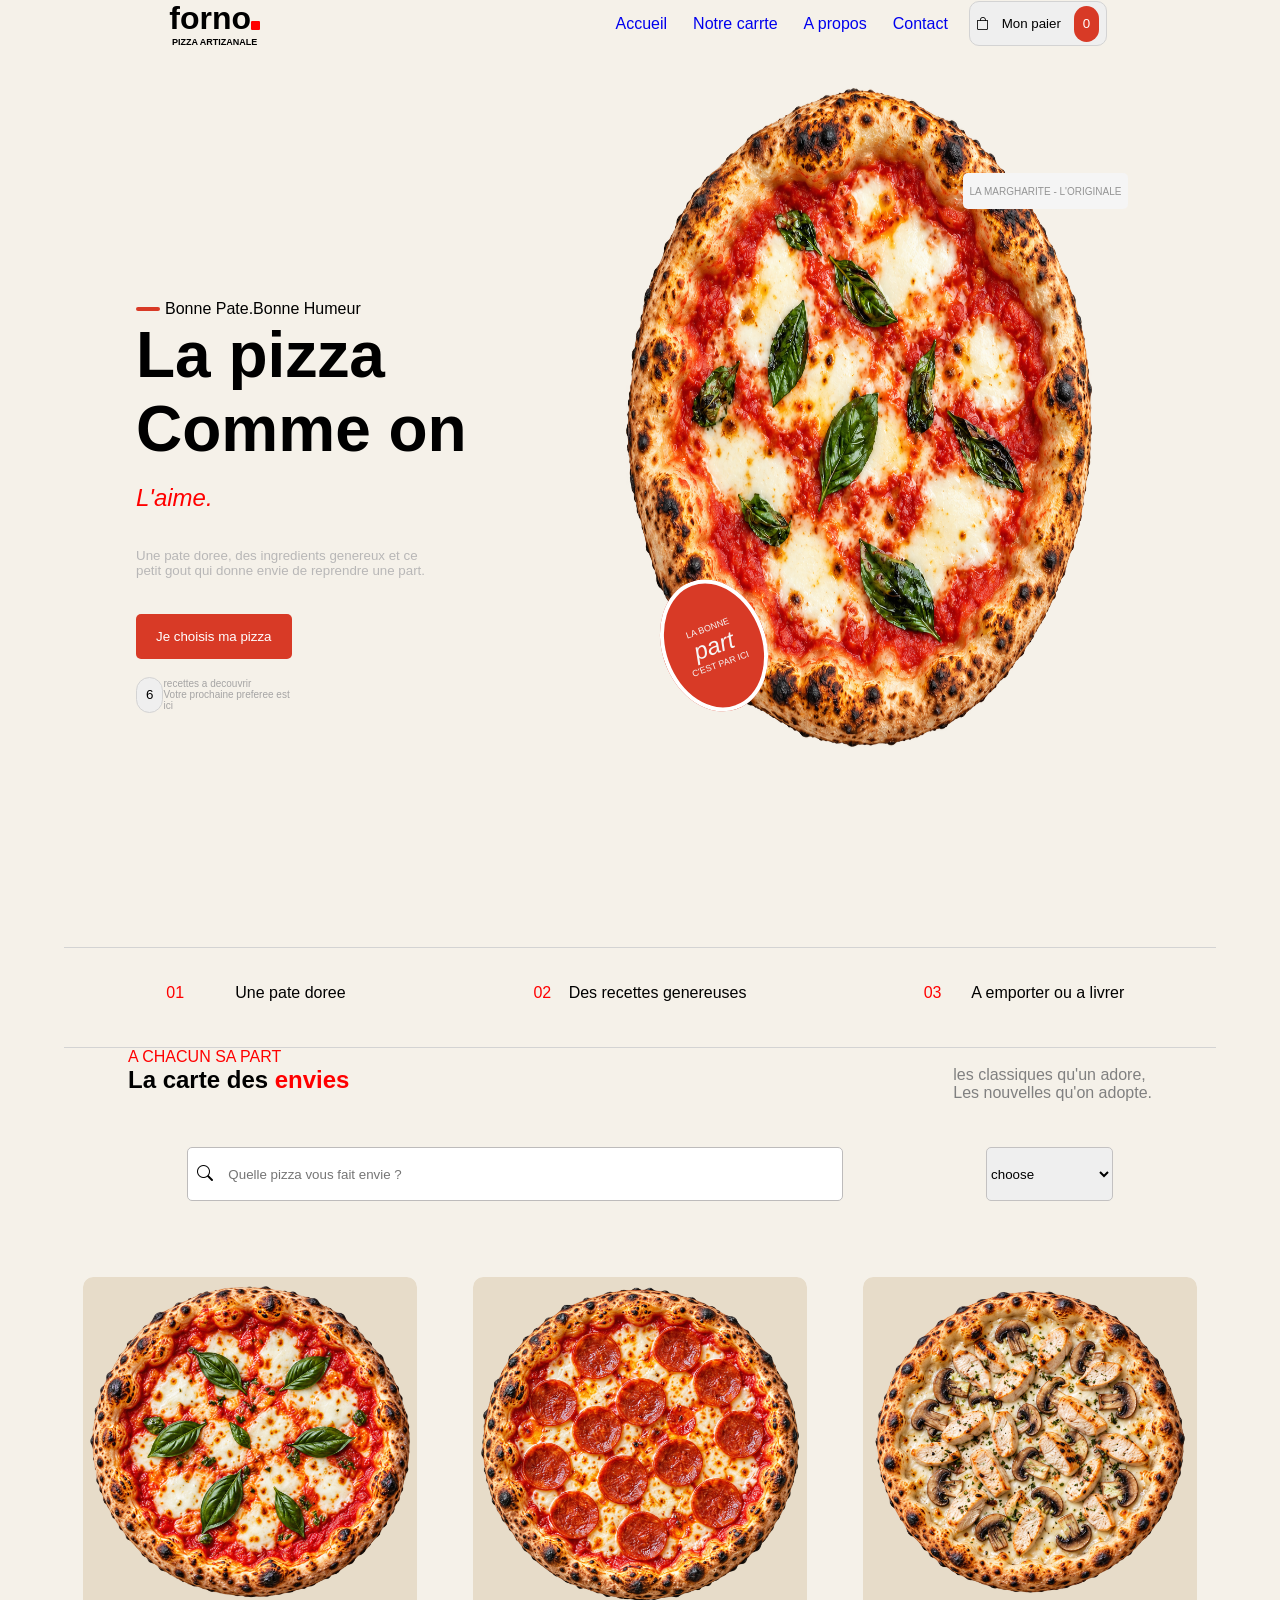
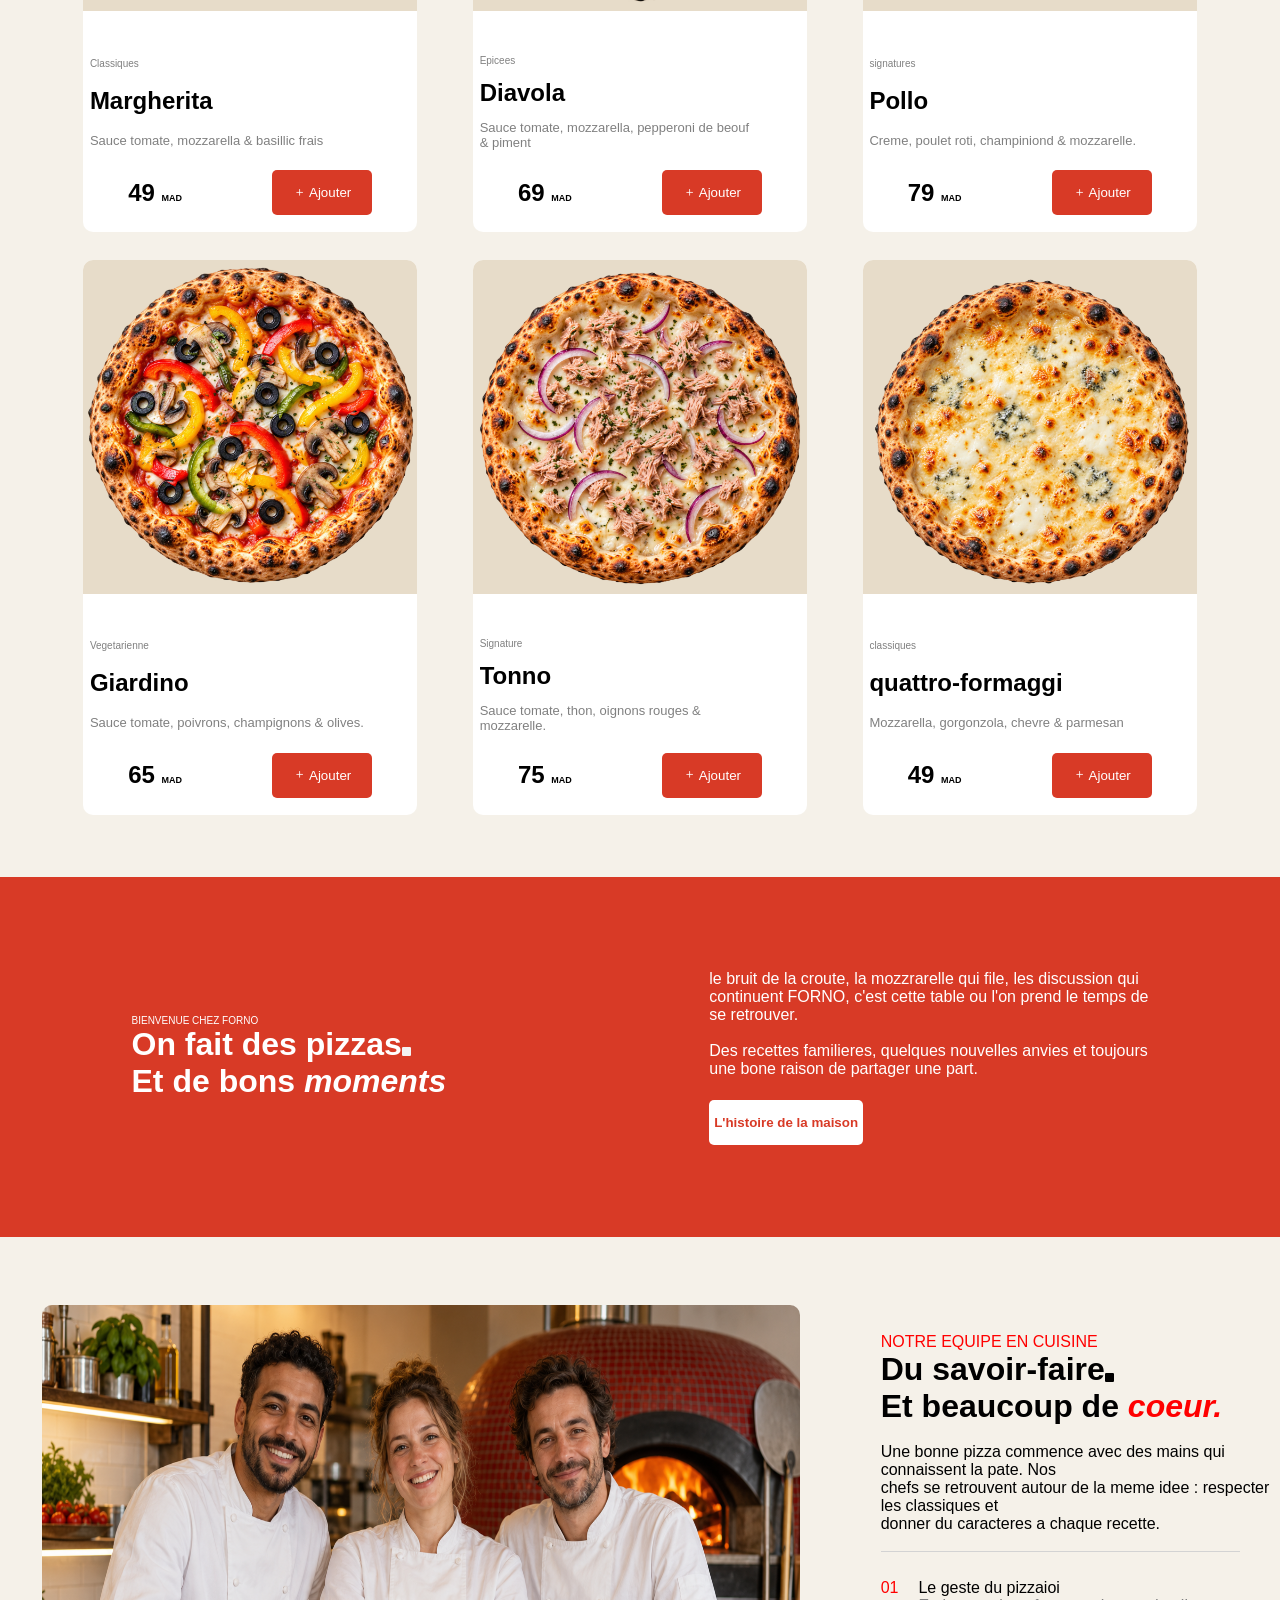
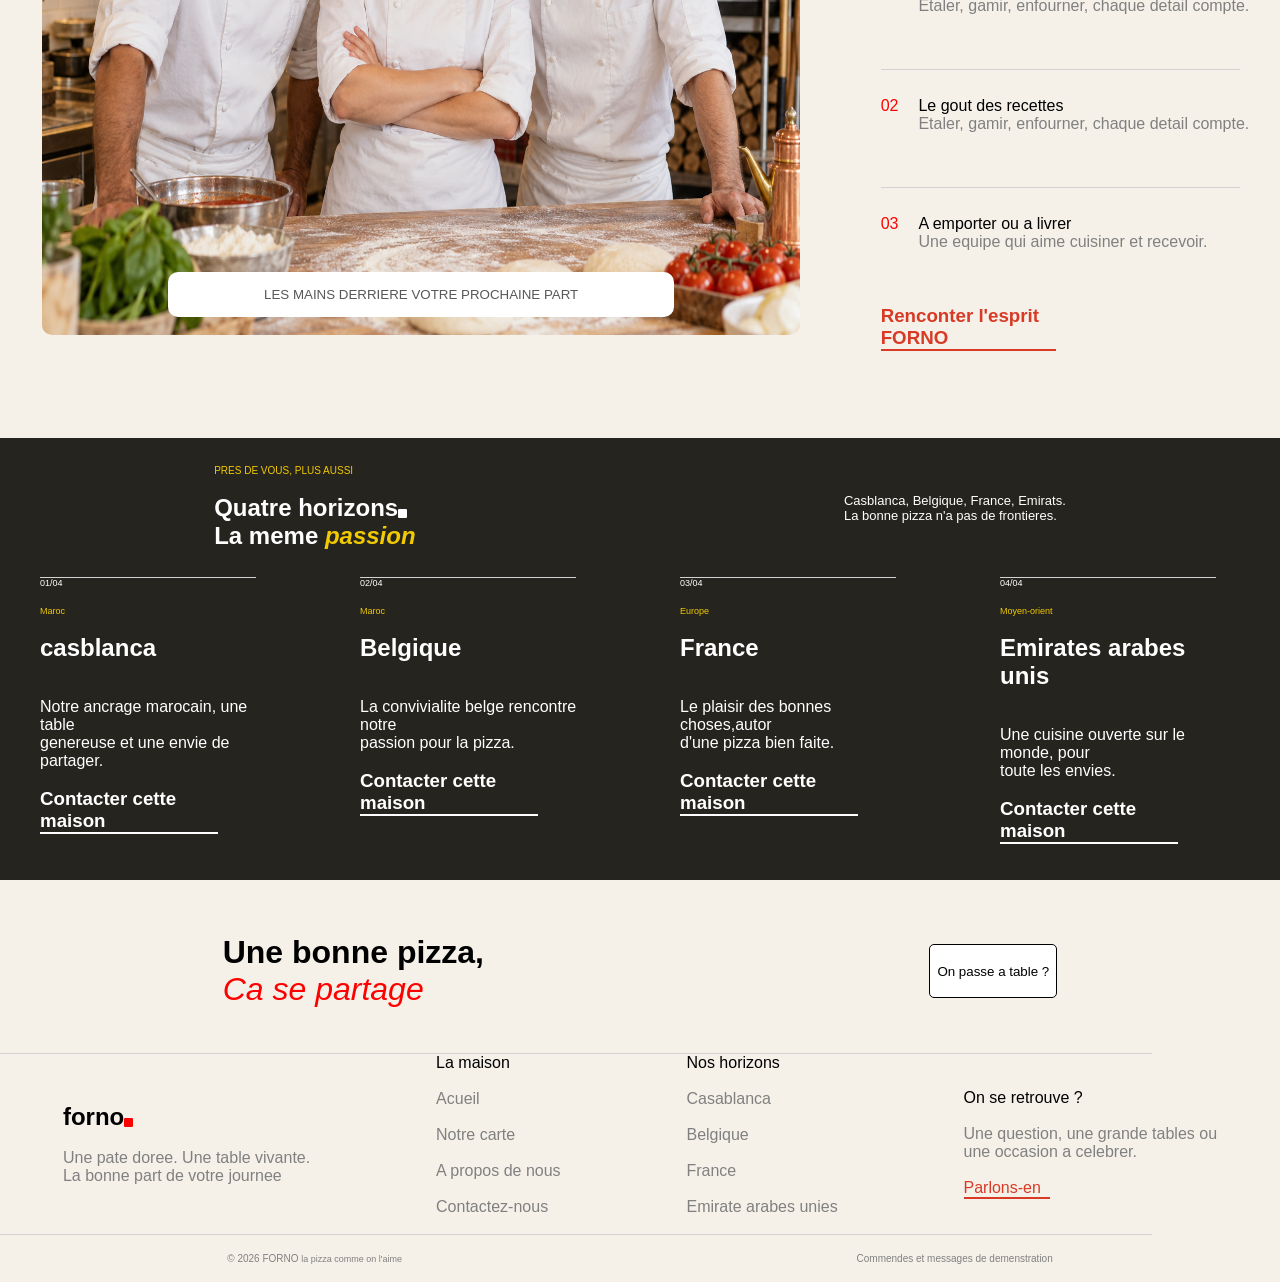
==== index.html @ 37cc6485 "add a messing div" ====
<!DOCTYPE html>
<html lang="en">
<head>
    <meta charset="UTF-8">
    <meta name="viewport" content="width=device-width, initial-scale=1.0">
    <link rel="stylesheet" href="public/css/app.css">
    <link rel="stylesheet" href="https://cdn.jsdelivr.net/npm/bootstrap-icons@1.11.3/font/bootstrap-icons.min.css">
    <title>Document</title>
</head>
<div class="sideleft">
<div class="textSide">
    <div class="btnTxt">
        <div class="">
            <p style="font-size: small;">UNE ENVIE FREND FORME</p>
    <h1>Mon panier<i class="bi bi-square-fill" style="color: red; font-size: xx-small;"></i></h1>

    </div>
<button class="xbtn"><i class="bi bi-x-lg"></i></button>
</div>
<div class="line"></div>
</div>

<div class="lastdivSide">
    <h1 style="font-size: xx-large; font-weight: 400; font-style: italic; color: red;">Une part?</h1>
    <h3>Votre panier attend sa pizza.</h3>
    <p style="color: grey; font-size: small;">Choisissez votre recette et laissez la <br> goumandise faire le reste. </p>
    <button class="btnChois">Decouvrir la carte</button>
</div>
</div>
<body>
    <header>
        <h2 class="HEADIV" style="font-size: 200%;"><strong>forno<i class="bi bi-square-fill" style="color: red; font-size: xx-small;"></i></strong><span style="font-family: 'Segoe UI', Tahoma, Geneva, Verdana, sans-serif; font-size: xx-small;">PIZZA ARTIZANALE</span></h2>
        <nav class="navPaier">
             <input type="checkbox" id="burger-toggle">
  
 
  <label for="burger-toggle" class="burger-icon">
    <span></span>
    <span></span>
    <span></span>
  </label>
            <ul>
                <li><a href="index.html">Accueil</a></li>
                <li><a href="notrecard" class="smoothCards">Notre carrte</a> </li>
                <li><a href="about.html">A propos</a> </li>
                <li><a href="contact.html">Contact</a> </li>
            </ul>
            <button class="btnPaier"><i class="bi bi-bag" style="font-size: small;"></i>Mon paier <span class="count">0</span></button>
        </nav>
    </header>

    <main>
        <section class="conta1">
            <!-- the left half of the first section -->
            <div class="textConta1">
                <h4 class="linetxt" style="font-weight: 400;"><p class="smline"></p>Bonne Pate.Bonne Humeur</h4>
                <h1 style="font-size: 400%; font-weight: 700; " >La pizza <br> Comme on</h1>
                <br>
                <h1 style="font-style: italic;color: red; font-weight: 400;">L'aime.</h1><br><br>
                <p style="font-size: smaller; color: rgb(184, 183, 183);">Une pate doree, des ingredients genereux et ce <br> petit gout qui donne envie de reprendre une part.</p><br><br>
                 <button class="btnChois">Je choisis ma pizza</button><br><br>
                <div class="countext">
                    <button class="count2">6</button>
                    <p style="color: rgb(165, 164, 164); font-size: x-small;">recettes a decouvrir <br>Votre prochaine preferee est ici</p>
                </div> 
            <!-- the end of the left half of the first section -->
            </div>

            <div class="imgdiv">
                <img class="imageHero" src="public/images/hero-pizza-transparent.png" alt="">
                <div class="cyrcleInPizza">
                    <p style="font-size: xx-small;">LA BONNE</p>
                    <h3 style="font-style: italic; font-size: x-large; font-weight: 500;">part</h3>
                    <p style="font-size: xx-small;">C'EST PAR ICI</p>
                </div>
                <div class="origineMargha"><p style="font-size: x-small;">LA MARGHARITE - L'ORIGINALE</p></div>
            </div>
        </section>
        <!-- *a line -->
         <br>
    <div class="line"></div>

        <section class="conta2">
        <div class="numberTxt"><span class="redNumb" style="color: red;">01</span><p>Une pate doree</p></div>
        <div class="numberTxt"><span class="redNumb" style="color: red;">02</span><p>Des recettes genereuses</p></div>
        <div class="numberTxt"><span class="redNumb" style="color: red;">03</span><p>A emporter ou a livrer</p></div>
        </section>

        <!-- *a line -->
    <div class="line"></div>
     
    <section class="conta3">
        <p style="color: red;">A CHACUN SA PART</p>
        <!-- the strat of the div before the input -->
        <div class="cartesBeforeInput">
             <h1>La carte des <span style="color: red; font-family: 'Lucida Sans', 'Lucida Sans Regular', 'Lucida Grande', 'Lucida Sans Unicode', Geneva, Verdana, sans-serif;">envies</span></h1>
             <div class="txtGreySecondSection">
                <p style="color: grey;">les classiques qu'un adore,</p>
                <p style="color: grey;">Les nouvelles qu'on adopte.</p>
             </div>
             <!-- the end of the text before the input -->
        </div>

        <!-- the box that contain the inputs -->
         <div class="boxSearchSelectInpt">

            <div class="boxInputSearch">
            <i class="bi bi-search iconSearch" ></i>
            <input class="inputSearch" type="search" placeholder="Quelle pizza vous fait envie ?">

            </div>
            
                <select name="" id="pizaSelect">
                    <option value="choose">choose</option>
                    <option value="Margherita">Margherita</option>
                    <option value="Diavola">Diavola</option>
                    <option value="Pollo">Pollo</option>
                    <option value="Giardino">Giardino</option>
                    <option value="Tonno">Tonno</option>
                    <option value="Quattro Formaggi">Quattro Formaggi</option>
                </select>
         
        <!-- the box that contain the inputs -->
         </div>
    </section>

    <section class="conta4">

        
        <!--? the card in the fourth container -->
        <div class="cards">
         <div class="divimage2"><img class="imageM" src="public/images/margherita.png" alt="">  </div> 
          <div class="loriginal"><p style="color: red; font-size: smaller;">L'original</p></div>
        
          <div class="cardTxt">
              <p style="font-size: x-small; color: grey;">Classiques</p>
            <h2><strong>Margherita</strong></h2>
            <p style="color: grey; font-size: small;">Sauce tomate, mozzarella & basillic frais</p>

          </div>
          
            <div class="priceAjouter">
                <h2>49 <span style="font-size: xx-small;">MAD</span></h2>
                <button class="btnAjouter"><i class="bi bi-plus"></i> Ajouter</button>
            </div>
        <!--? the card in the fourth container -->
        </div>


        <!--? the card in the fourth container -->
        <div class="cards">
         <div class="divimage2"><img class="imageM" src="public/images/diavola.png" alt="">  </div> 
          <div class="loriginal1"><p style="color: red; font-size: smaller;">Un peu de caractere</p></div>
        
          <div class="cardTxt">
              <p style="font-size: x-small; color: grey;">Epicees</p>
            <h2><strong>Diavola</strong></h2>
            <p style="color: grey; font-size: small;">Sauce tomate, mozzarella, pepperoni de beouf <br> & piment</p>

          </div>
          
            <div class="priceAjouter">
                <h2>69 <span style="font-size: xx-small;">MAD</span></h2>
                <button class="btnAjouter"><i class="bi bi-plus"></i> Ajouter</button>
            </div>
        <!--? the card in the fourth container -->
        </div>


        <!--? the card in the fourth container -->
        <div class="cards">
       <div class="divimage2"><img class="imageM" src="public/images/pollo.png" alt="">  </div>   
          <div class="loriginal2"><p style="color: red; font-size: smaller;">LA GENERIQUES</p></div>
        
          <div class="cardTxt">
              <p style="font-size: x-small; color: grey;">signatures</p>
            <h2><strong>Pollo</strong></h2>
            <p style="color: grey; font-size: small;">Creme, poulet roti, champiniond & mozzarelle.</p>

          </div>
          
            <div class="priceAjouter">
                <h2>79 <span style="font-size: xx-small;">MAD</span></h2>
                <button class="btnAjouter"><i class="bi bi-plus"></i> Ajouter</button>
            </div>
        <!--? the card in the fourth container -->
        </div>


        <!--? the card in the fourth container -->
        <div class="cards">
         <div class=""><img class="imageM" src="public/images/giardino.png" alt=""> </div>  
          <div class="loriginal1"><p style="color: red; font-size: smaller; ">TOOT EN COULEURS</p></div>
        
          <div class="cardTxt">
              <p style="font-size: x-small; color: grey;">Vegetarienne</p>
            <h2><strong>Giardino</strong></h2>
            <p style="color: grey; font-size: small;">Sauce tomate, poivrons, champignons & olives.</p>

          </div>
          
            <div class="priceAjouter">
                <h2>65 <span style="font-size: xx-small;">MAD</span></h2>
                <button class="btnAjouter"><i class="bi bi-plus"></i> Ajouter</button>
            </div>
        <!--? the card in the fourth container -->
        </div>


        <!--? the card in the fourth container -->
        <div class="cards">
      <div class="divimage2"> <img class="imageM" src="public/images/tonno.png" alt=""> </div>    
          <div class="loriginal2"><p style="color: red; font-size: smaller;">L'air de l'age</p></div>
        
          <div class="cardTxt">
              <p style="font-size: x-small; color: grey;">Signature</p>
            <h2><strong>Tonno</strong></h2>
            <p style="color: grey; font-size: small;">Sauce tomate, thon, oignons rouges & <br> mozzarelle.</p>

          </div>
          
            <div class="priceAjouter">
                <h2>75 <span style="font-size: xx-small;">MAD</span></h2>
                <button class="btnAjouter"><i class="bi bi-plus"></i> Ajouter</button>
            </div>
        <!--? the card in the fourth container -->
        </div>


        <!--? the card in the fourth container -->
        <div class="cards">
        <div class="divimage2"><img class="imageM" src="public/images/quattro-formaggi.png" alt=""> </div>   
          <div class="loriginal1"><p style="color: red; font-size: smaller;">UN PEAU DE ACARCTERE</p></div>
        
          <div class="cardTxt">
              <p style="font-size: x-small; color: grey;">classiques</p>
            <h2><strong>quattro-formaggi</strong></h2>
            <p style="color: grey; font-size: small;">Mozzarella, gorgonzola, chevre & parmesan</p>

          </div>
          
            <div class="priceAjouter">
                <h2>49 <span style="font-size: xx-small;">MAD</span></h2>
                <button class="btnAjouter"><i class="bi bi-plus"></i> Ajouter</button>
            </div>
        <!--? the card in the fourth container -->
        </div>
    </section>

    <section class="conta5">
          <div>
            <p style="font-size: x-small;">BIENVENUE CHEZ FORNO</p>
            <h1 style="font-size: xx-large;"><strong>On fait des pizzas<i class="bi bi-square-fill" style="color: rgb(244, 242, 242); font-size: xx-small;"></i> <br>Et de bons</strong> <span style="font-style: italic;">moments</span></h1>
          </div>

          <div class="boxTxtWhiteBtn">
            <p>le bruit de la croute, la mozzrarelle qui file, les discussion qui <br>
            continuent FORNO, c'est cette table ou l'on prend le temps de <br> 
        se retrouver.</p><br>
        <p>Des recettes familieres, quelques nouvelles anvies et toujours <br> une bone raison de partager une part.</p>

        <button class="btnWhite">L'histoire de la maison</button>
          </div>
    </section>

    <section class="conta6">
        <div class="shefsimgTxt">
           <img class="chefs" src="public/images/chefs.png" alt="">
           <button class="txtBelowchefs">LES MAINS DERRIERE VOTRE PROCHAINE PART</button>
        </div>
      

        <div class="theboxBesideChefImg">
            <p style="color: red;">NOTRE EQUIPE EN CUISINE</p>
            <h1 style="font-size: xx-large;">Du savoir-faire<i class="bi bi-square-fill" style="font-size: xx-small;"></i><br>
            Et beaucoup de <span style="font-style: italic; color: red;">coeur.</span></h1><br>
            <p>Une bonne pizza commence avec des mains qui connaissent la pate. Nos <br>
            chefs se retrouvent autour de la meme idee : respecter les classiques et <br>
        donner du caracteres a chaque recette.</p><br>
        <div class="line"></div>
                <div class="numberTxtcnt6"><span class="redNumb" style="color: red;">01</span><p>Le geste du pizzaioi <br><span style="color: gray;">Etaler, gamir, enfourner, chaque detail compte.</span> </p></div>
                <div class="line"></div>
        <div class="numberTxtcnt6"><span class="redNumb" style="color: red;">02</span><p>Le gout des recettes <br><span style="color: gray;">Etaler, gamir, enfourner, chaque detail compte.</span></p></div>
                <div class="line"></div>
        <div class="numberTxtcnt6"><span class="redNumb" style="color: red;">03</span><p>A emporter ou a livrer <br><span style="color: gray;">Une equipe qui aime cuisiner et recevoir.</span></p></div>
    
        <h3 class="borderRedBelow">Renconter l'esprit FORNO</h3>


        </div>
    </section>

    <section class="conta7">
      <div class="conta7Title">
        <div>
                          <p style="font-size: x-small; color: rgb(242, 202, 1);">PRES DE VOUS, PLUS AUSSI</p><br>
              <h1>Quatre horizons<i class="bi bi-square-fill" style="font-size: xx-small;"></i><br>La meme <span style="color: rgb(242, 202, 1); font-style: italic;">passion</span></h1>

        </div>
              <p style="font-size: small;">Casblanca, Belgique, France, Emirats. <br>La bonne pizza n'a pas de frontieres.</p>
              
            </div>
            <!-- * the box that contains the cities cards -->
            <div class="citiesCard">

                <!-- ? the card -->
                 <div class="city">
                  <div class="line"></div> 
                   <p style="font-size: xx-small;">01/04</p><br>
                   <p style="font-size: xx-small; color: rgb(242, 202, 1);">Maroc</p><br>
                 <h2>casblanca</h2><br><br>

                 <p>Notre ancrage marocain, une table <br>
                genereuse et une envie de partager.</p><br>
                <h3 class="borderWhiteBelow">Contacter cette maison</h3>
                <!-- ? the card -->
                 </div>

                <!-- ? the card -->
                 <div class="city">
                  <div class="line"></div> 
                   <p style="font-size: xx-small;">02/04</p><br>
                   <p style="font-size: xx-small; color: rgb(242, 202, 1);">Maroc</p><br>
                 <h2>Belgique</h2><br><br>

                 <p>La convivialite belge rencontre notre <br>
                passion pour la pizza.</p><br>
                <h3 class="borderWhiteBelow">Contacter cette maison</h3>
                <!-- ? the card -->
                 </div>

                <!-- ? the card -->
                 <div class="city">
                  <div class="line"></div> 
                   <p style="font-size: xx-small;">03/04</p><br>
                   <p style="font-size: xx-small; color: rgb(242, 202, 1);">Europe</p><br>
                 <h2>France</h2><br><br>

                 <p>Le plaisir des bonnes choses,autor<br>
                d'une pizza bien faite.</p><br>
                <h3 class="borderWhiteBelow">Contacter cette maison</h3>
                <!-- ? the card -->
                 </div>

                <!-- ? the card -->
                 <div class="city">
                  <div class="line"></div> 
                   <p style="font-size: xx-small;">04/04</p><br>
                   <p style="font-size: xx-small; color: rgb(242, 202, 1);">Moyen-orient</p><br>
                 <h2>Emirates arabes unis</h2><br><br>

                 <p>Une cuisine ouverte sur le monde, pour <br>
               toute les envies.</p><br>
                <h3 class="borderWhiteBelow">Contacter cette maison</h3>
                <!-- ? the card -->
                 </div>
                
            <!-- * the box that contains the cities cards -->
            </div>
    </section>
    </main>
    <footer>
       
            <div class="firstDivOfFooter">
                <h1>Une bonne pizza,<br><span style="color: red; font-style: italic; font-weight: 400;">Ca se partage</span></h1>
                <button class="btnFter">On passe a table ?</button>
            </div>
            <div class="line"></div>
            <div class="div-info-fter">
                <div>
                    <h2>forno<i class="bi bi-square-fill" style="font-size: xx-small; color: red;"></i></h2><br>
                    <p style="color: grey;">Une pate doree. Une table vivante.<br>La bonne part de votre journee</p>
                </div>

                <div>
                    <p>La maison</p><br>
                    <p style="color: grey;">Acueil</p><br>
                    <p style="color: grey;">Notre carte</p><br>
                    <p style="color: grey;">A propos de nous</p><br>
                    <p style="color: grey;">Contactez-nous</p><br>
                </div>

                <div>
                    <p>Nos horizons</p><br>
                    <p style="color: grey;">Casablanca</p><br>
                    <p style="color: grey;">Belgique</p><br>
                    <p style="color: grey;">France</p><br>
                    <p style="color: grey;">Emirate arabes unies</p><br>
                </div>

                <div>
                    <p>On se retrouve ?</p><br>
                    <p style="color: grey;">Une question, une grande tables ou <br>une occasion a celebrer.</p><br>
                    <p class="bordeRedBelow">Parlons-en</p>
                </div>

            </div>
             <div class="line"></div>

             <div class="lastDiv">
                             <p style="color: gray; font-size: x-small;">&copy; 2026 FORNO <span style="font-size: xx-small;">la pizza comme on l'aime</span></p>
                             <p style="color: gray; font-size: x-small;">Commendes et messages de demenstration</p>
             </div>
        
    </footer>
    <script src="js/script.js"></script>
</body>
</html>
---- public/css/app.css ----
*{
    padding: 0%;
    margin: 0%;
}
html{
    width: 100%;
}
body{
    background-color: rgb(245, 241, 233);
    width: 100%;
    font-family: 'Segoe UI', Tahoma, Geneva, Verdana, sans-serif;
    width: 100%;
}
main{
    display: flex;
    flex-direction: column;
    align-items: center;
    justify-content: center;
    width: 100%;
}
.sideleft{
    background-color: white;
display: flex;
flex-direction: column;
align-items: center;
width: 30%;
height: 90vh;
   
  position: absolute;
  top: 6%;
  right: 0; 
  width: 350px;
  height: 100vh; 
  
  z-index: 9999; 
  
  backdrop-filter: blur(8px);
  -webkit-backdrop-filter: blur(8px); 
  display: none;
  border-radius: 5px;

}
.textSide{
    border-radius: 5px;
    padding-top: 3%;
    display: flex;
    flex-direction: column;
    justify-content: center;
    justify-content: space-around;
    align-items: center;
    width: 100%;
    gap: 49px;

}
.btnTxt{
    display: flex;
    align-items: center;
    justify-content: center;
    width: 90%;
    justify-content: space-around;
}
.xbtn{
    cursor: pointer;
border-radius: 50%;
padding: 3%;
border: 1px solid silver;
}
.lastdivSide{
    display: flex;
    justify-content: center;
    flex-direction: column;
    align-items: center;
    height: 45%;
    gap: 6%;
}
header{
    width: 100%;
display: flex;
justify-content: center;
justify-content: space-around;

}
.HEADIV{
    display: flex;
    flex-direction: column;
    align-items: center;
}
.navPaier{
    display: flex;
    flex-direction: row;
    justify-content: center;
    align-items: center;
width: 40%;
justify-content: space-around;
}
ul{
  display: flex;
  align-items: center;
  width: 70%;
  justify-content: space-around;
  color: black;
}
li{
    list-style: none;
}
li a{
    text-decoration:none ;
    position: relative;
}
li a::after{
    content: '';
    position: absolute;
    bottom: 0;
    left: 0;
    width: 100%;
    height: 2px;

    background-color: red;
    transform: scaleX(0);

    transform-origin: bottom left ;
    transition: transform 0.3s ease-out;
}
li a:hover::after{
    transform: scaleX(1);
}
.count{
    display: flex;
align-items: center;
justify-content: center;
color: white;
    border: none;
    border-radius: 100px;
   width: 19%;
   height: 4vh;
    background-color: rgb(216, 58, 38);
}
.btnPaier{
    cursor: pointer;
    display: flex;
    align-items: center;
    width: 27%;
    height: 5vh;
    justify-content: space-around;
    border: 1px solid lightgray;
    border-radius: 10px;
}
#burger-toggle {
    display: none;
}


.burger-icon {
    display: none;
    flex-direction: column;
    justify-content: space-between;
    width: 25px;
    height: 18px;
    cursor: pointer;
}

.burger-icon span {
    display: block;
    height: 3px;
    width: 100%;
    background-color: black;
    border-radius: 2px;
}

/* the first section */
.conta1{
width: 90%;
margin-top: 4vh;
display: flex;
align-items: center;
justify-content: center;
justify-content: space-around;
}
.textConta1{
    width: 30%;
}
.linetxt{
    display: flex;
    width: 70%;
    align-items: center;
    gap: 2%;
}
.smline{
    border-radius: 5px;
    width: 10%;
    height: 4px;
    background-color: rgb(216, 58, 38);
}
.btnChois{
    height: 5vh;
    width: 45%;
    text-align: center;
    background-color: rgb(216, 58, 38);
    color: white;
    border: none;
    border-radius: 5px;
}
.btnChois:hover{
    cursor: pointer;
    border: 1px solid red;
    background-color: aliceblue;
    color: red;
     transform: translateY(-5px);
  box-shadow: 0 10px 15px rgba(255, 71, 87, 0.3);
}
.count2{
    border-radius: 50px;
    border: 1px solid lightgrey;
  border-radius: 100px;
   width: 19%;
   height: 4vh;
}
.countext{
    display: flex;
    align-items: center;
    width: 45%;
    justify-content: space-around;
}
.imageHero{
    width: 90%;
    height: 75vh;
}
.imgdiv{
    position: relative;
    display: flex;
    flex-direction: column;
    width: 45%;
    
}
.cyrcleInPizza{
    border-radius: 90%;
    display: flex;
    flex-direction: column;
    align-items: center;
    justify-content: center;
    color: whitesmoke;
    background-color: rgb(216, 58, 38);
    border: none;
    width: 20%;
    height: 15vh;
    gap: 6%;
     position: relative;
    bottom: 20vh;
    left: 7%;
     box-shadow: inset 0 0 0 4px white; 
     transform: rotate(-20deg);
}
.origineMargha{
    position: relative;
    bottom: 80vh;
    left: 65%;
    width: 32%;
    background-color: whitesmoke;
    color: rgb(148, 148, 148);
    border: none;
    border-radius: 5px;
    display: flex;
    justify-content: center;
    align-items: center;
    height: 4vh;
}
/* the second section */
.conta2{
    display: flex;
    justify-content: center;
    align-items: center;
    width: 90%;
    justify-content: space-around;
}
.line{
    height: 1px;
    width: 90%;
    background-color: lightgray;
}
.numberTxt{
    display: flex;
    width: 20%;
    justify-content: space-around;
    height: 7vh;
    margin-top: 4vh;
}

/* the third section */
.conta3{
width: 80%;
}
.cartesBeforeInput{
    display: flex;
    justify-content: space-between;
    width: 100%;
}

.boxSearchSelectInpt{
    margin-top: 5vh;
display: flex;
justify-content: center;
align-items: center;
width: 100%;
}
.boxInputSearch{
    width: 80%;
}
.inputSearch{
    width: 80%;
    height: 6vh;
    border: none;
    border-radius: 5px;
    border: 1px solid rgb(189, 187, 187);
    outline: none;
    padding-left: 40px;
    box-sizing: border-box;
    transition: border-color 0.2s ease-in-out;
}

.inputSearch:focus {
    border-color: #ff4757; 
}

.inputSearch:focus {
    border-color: #ff4757; 
}
.iconSearch{
    transform: translateY(-50%);
    pointer-events: none;  
    position: relative;
    left: 30px;
}

#pizaSelect{
     height: 6vh;
    border: none;
    border-radius: 5px;
    border: 1px solid rgb(195, 193, 193);
    outline: none;
    transition: border-color 0.2s ease-in-out;
}

/* the fourth container */
.conta4{
    margin-top: 10vh;
display: grid;
grid-template-columns: repeat(3,1fr);
align-items: center;
justify-items: center;
gap: 5%;
width: 87%;
}
.cards{
    width: 100%;
 border-radius: 10px;
outline: none;
overflow: hidden;
background-color: white;
}
.divimage2{
    outline: none;
overflow: hidden;
}
.imageM{
    background-color: rgb(231, 220, 201);
object-fit: cover;
width: 100%;
overflow: hidden;
transition: transform 0.5s ease-in-out;
}
.cards:hover .imageM{
    transform: scale(1.1) rotate(-5deg);
}
.loriginal{
    position: relative;
    bottom: 50vh;
    left: 2%;
background-color: white;
width: 18%;
height: 3vh;
display: flex;
justify-content: center;
border-radius: 5px;
}
.loriginal1{
    position: relative;
    bottom: 50vh;
    left: 2%;
background-color: white;
height: 3vh;
width: 40%;
display: flex;
justify-content: center;
border-radius: 5px;
}

.loriginal2{
    position: relative;
    bottom: 50vh;
    left: 2%;
background-color: white;
width: 30%;
height: 3vh;
display: flex;
justify-content: center;
border-radius: 5px;
}
.priceAjouter{
padding-bottom: 5%;
display: flex;
align-items: center;
justify-content: space-around;

}
.cardTxt{
    padding:2%;
    display: flex;
    flex-direction: column;
    justify-content: space-around;
    height: 12vh;
    padding-bottom: 4%;
}
.btnAjouter{
    height: 5vh;
    width: 30%;
    text-align: center;
    background-color: rgb(216, 58, 38);
    color: white;
    border: none;
    border-radius: 5px;
    cursor: pointer;
}
.btnAjouter:hover{
    border: 1px solid red;
    background-color: aliceblue;
    color: red;
     transform: translateY(-5px);
  box-shadow: 0 10px 15px rgba(255, 71, 87, 0.3);
}

/* the vivth container */
.conta5{
    margin-top: 6%;
    height: 40vh;
    color: white;
    display: flex;
    align-items: center;
    justify-content: center;
    justify-content: space-around;
    width: 100%;
    background-color: rgb(216, 58, 38);
}

.btnWhite{
    height: 5vh;
    width: 35%;
    border: none;
    border-radius: 5px;
    background-color: white;
    color: rgb(216, 58, 38);
  font-weight: bold;
  margin-top: 5%;
}
.btnWhite:hover{
    border: 1px solid red;
    background-color: bisque;
   cursor: pointer;
     transform: translateY(-5px);
  box-shadow: 0 10px 15px rgba(255, 71, 87, 0.3);
}


/* the sixth container */
.conta6{
display: flex;
align-items: center;
width: 100%;
justify-content: center;
gap: 3%;
margin-top: 10vh;
height: 70vh;
}
.theboxBesideChefImg{
    width: 35%;
}
.chefs{
    border-radius: 10px;
    width: 90%;
    height: 70vh;
}
.numberTxtcnt6{
margin-top: 3vh;
   height: 10vh;
    display: flex;
    gap: 5%;
}
.borderRedBelow{
    cursor: pointer;
    width: 44%;
    border-bottom: 2px solid rgb(216, 58, 38);
    color: rgb(216, 58, 38);
}
.shefsimgTxt{
    display: flex;
    flex-direction: column;
    align-items: center;
    justify-content: center;
}
.txtBelowchefs{
    position: relative;
    bottom: 7vh;
    background-color: white;
    color: rgb(89, 88, 88);
    width: 60%;
    display: flex;
    border-radius: 10px;
    justify-content: center;
    align-items: center;
    border: none;
    height: 5vh;
}

/* the seventh container */
.conta7{
    margin-top: 9vh;
    padding-top: 3vh;
    padding-bottom: 4vh;
width: 100%;
background-color: rgb(37, 36, 31);
color: white;
}
.conta7Title{
display: flex;
justify-content: center;
align-items: center;
justify-content: space-around;
width: 100%;
}
.citiesCard{
    padding-top: 3vh;
display: grid;
grid-template-columns: repeat(4,1fr);
width: 100%;
justify-items: center;
}
.city{
width: 75%;
}
.borderWhiteBelow{
 cursor: pointer;
    width: 74%;
border-bottom: 2px solid white;
}

/* the footer */
footer{
    width: 100%;
    margin-top: 6vh;
}
.firstDivOfFooter{
margin-bottom: 5vh;
    width: 100%;
display: flex;
justify-content: space-around;
align-items: center;
}
.btnFter{
 height: 6vh;
    width: 10%;
    background-color: white;
    border: 1px solid black;
    border-radius: 5px;
    display: flex;
    align-items: center;
    justify-content: center;
}
.btnFter:hover{
    cursor: pointer;
      border: 1px solid rgb(255, 217, 0);
    background-color: rgb(168, 171, 173);
    color: rgb(255, 234, 0);
     transform: translateY(-5px);
  box-shadow: 0 10px 15px rgba(255, 71, 87, 0.3);
}
.div-info-fter{
display: flex;
align-items: center;
justify-content: space-around;
width: 100%;
}
.bordeRedBelow{
    cursor: pointer;
       cursor: pointer;
    width: 34%;
    border-bottom: 2px solid rgb(216, 58, 38);
    color: rgb(216, 58, 38);
}
.lastDiv{
    margin-top: 2vh;
    margin-bottom: 2vh;
display: flex;
justify-content: space-around;
align-items: center;
}

html{
    scroll-behavior: smooth;
}



















@media (max-width:426px) and (min-width:320px){
    .navPaier {
        width: auto; 
        gap: 15px;
    }

    .burger-icon {
        display: flex;
    }

    ul {
        display: none;
        flex-direction: column;
        position: absolute;
        top: 70px; 
        right: 20px;
        background-color: white;
        width: 200px;
        padding: 15px;
        border: 1px solid lightgray;
        border-radius: 8px;
        box-shadow: 0 4px 10px rgba(0,0,0,0.1);
        z-index: 100;
        align-items: flex-start;
        gap: 15px;
    }

    li {
        width: 100%;
    }

    .btnPaier {
        width: 130px; 
    }

    #burger-toggle:checked ~ ul {
        display: flex;
    }

    /* the first container */
    .conta1{
flex-direction: column;
}
.textConta1{
    width: 100%;
}

.btnChois{
    height: 6vh;
}

.count2{
   width: 18%;
}
.countext{
    display: flex;
    align-items: center;
    width: 40%;
    justify-content: space-around;
}
.imageHero{
    width: 100%;
    height: 75vh;
}
.imgdiv{
    width: 100%;
    height: 60vh;
}
.cyrcleInPizza{
    position: relative;
    bottom: 16vh;
    padding: 6%;
    width: 17%;
}
.origineMargha{
    position: relative;
width: 50%;
left: 45%;
bottom: 62vh;
}
/* the second section */
.conta2{
  flex-direction: column;
    width: 100%;
    justify-content: space-around;
}
.numberTxt{
    width: 60%;
}

/* the third section */
.conta3{
width: 90%;
}


/* the fourth container */
.conta4{
   margin-top: 20vh;
grid-template-columns: repeat(1,1fr);
}
.loriginal{
 bottom: 55vh;
}
.loriginal1{
    bottom: 55vh;
width: 44%;
}

.loriginal2{
    bottom: 55vh;
}


/* the vivth container */
.conta5{
    margin-top: 20vh;
    flex-direction: column;
    height: 80vh;
   
}
.boxTxtWhiteBtn{
    padding-left: 10%;
}
/* the sixth section */
.conta6{
    flex-direction: column;
    margin-top: 50vh;
    margin-bottom: 40vh;
    
}
.theboxBesideChefImg{
    width: 90%;
}
.chefs{
   width: 90%;
    height: 50vh;
}

.txtBelowchefs{
  width: 70%;
  font-size: x-small;
}

.borderRedBelow{
    width: 60%;
}

/* the seventh container */

.conta7Title{
    gap: 3vh;
flex-direction: column;
}
.citiesCard{
grid-template-columns: repeat(1,1fr);
gap: 4%;
padding-bottom: 20vh;
}
.borderWhiteBelow{
        width: 67%;
}

/* the footer */

.firstDivOfFooter{
    height: 30vh;
flex-direction: column;
}
.btnFter{
width: 30%;
}
.div-info-fter{
flex-direction: column;
height: 167vh;
}
.bordeRedBelow{
    cursor: pointer;
       cursor: pointer;
    width: 34%;
    border-bottom: 2px solid rgb(216, 58, 38);
    color: rgb(216, 58, 38);
}

}

@media (max-width:769px) and (min-width:426px){
    .navPaier {
        width: auto; 
        gap: 15px;
    }

    .burger-icon {
        display: flex;
    }

    ul {
        display: none;
        flex-direction: column;
        position: absolute;
        top: 70px; 
        right: 20px;
        background-color: white;
        width: 200px;
        padding: 15px;
        border: 1px solid lightgray;
        border-radius: 8px;
        box-shadow: 0 4px 10px rgba(0,0,0,0.1);
        z-index: 100;
        align-items: flex-start;
        gap: 15px;
    }

    li {
        width: 100%;
    }

    .btnPaier {
        width: 130px; 
    }

    #burger-toggle:checked ~ ul {
        display: flex;
    }

    /* the first container */
    .conta1{
flex-direction: column;
}

.textConta1{
    display: flex;
    flex-direction: column;
    align-items: center;
    width: 100%;
}

.btnChois{
    height: 6vh;
}

.count2{
   width: 18%;
}
.priceAjouter{
    margin-top: 12%;
}
.btnAjouter{
    width: 36%;
}
.countext{
    display: flex;
    align-items: center;
    width: 40%;
    justify-content: space-around;
}
.imageHero{
    width: 80%;
    height: 75vh;
}
.imgdiv{
    width: 90%;
    display: flex;
    justify-content: center;
    align-items: center;
    padding-top: 1%;
}
.cyrcleInPizza{
    position: relative;
    bottom: 16vh;
    margin-right: 290px;
    padding: 2%;
    width: 17%;
}
.origineMargha{
    position: relative;
width: 30%;
left: 35%;
bottom: 83vh;
}

.numberTxt{
    width: 60%;
}

/* the third section */
.conta3{
width: 90%;
}

/* the fourth contaienr */
.loriginal{
 bottom: 30vh;
 width: 38%;
}
.loriginal1{
    bottom: 30vh;
width: 78%;
}

.loriginal2{
    bottom: 30vh;
    width: 60%;
}
/* the vivth container */
.conta5{
    margin-top: 10vh;
    height: 70vh;
}
.boxTxtWhiteBtn{
    padding-left: 1%;
}
/* the sixth container */

.conta6{
    flex-direction: column;
    margin-top: 50vh;
    margin-bottom: 40vh;
    
}
.theboxBesideChefImg{
    width: 90%;
}
.chefs{
   width: 90%;
    height: 60vh;
}

.txtBelowchefs{
  width: 70%;
  font-size: x-small;
}

.borderRedBelow{
    width: 33%;
}

/* the seventh container */

.conta7Title{
    gap: 3vh;
padding-bottom:5vh ;
}
.citiesCard{
grid-template-columns: repeat(2,1fr);
gap: 9%;
padding-bottom: 10vh;
}
.borderWhiteBelow{
        width: 79%;
}

/* the footer */

.firstDivOfFooter{
    height: 30vh;
}
.btnFter{
width: 25%;
}
.div-info-fter{
flex-direction: column;
height: 145vh;
}
.bordeRedBelow{
    cursor: pointer;
       cursor: pointer;
    width: 34%;
    border-bottom: 2px solid rgb(216, 58, 38);
    color: rgb(216, 58, 38);
}

}
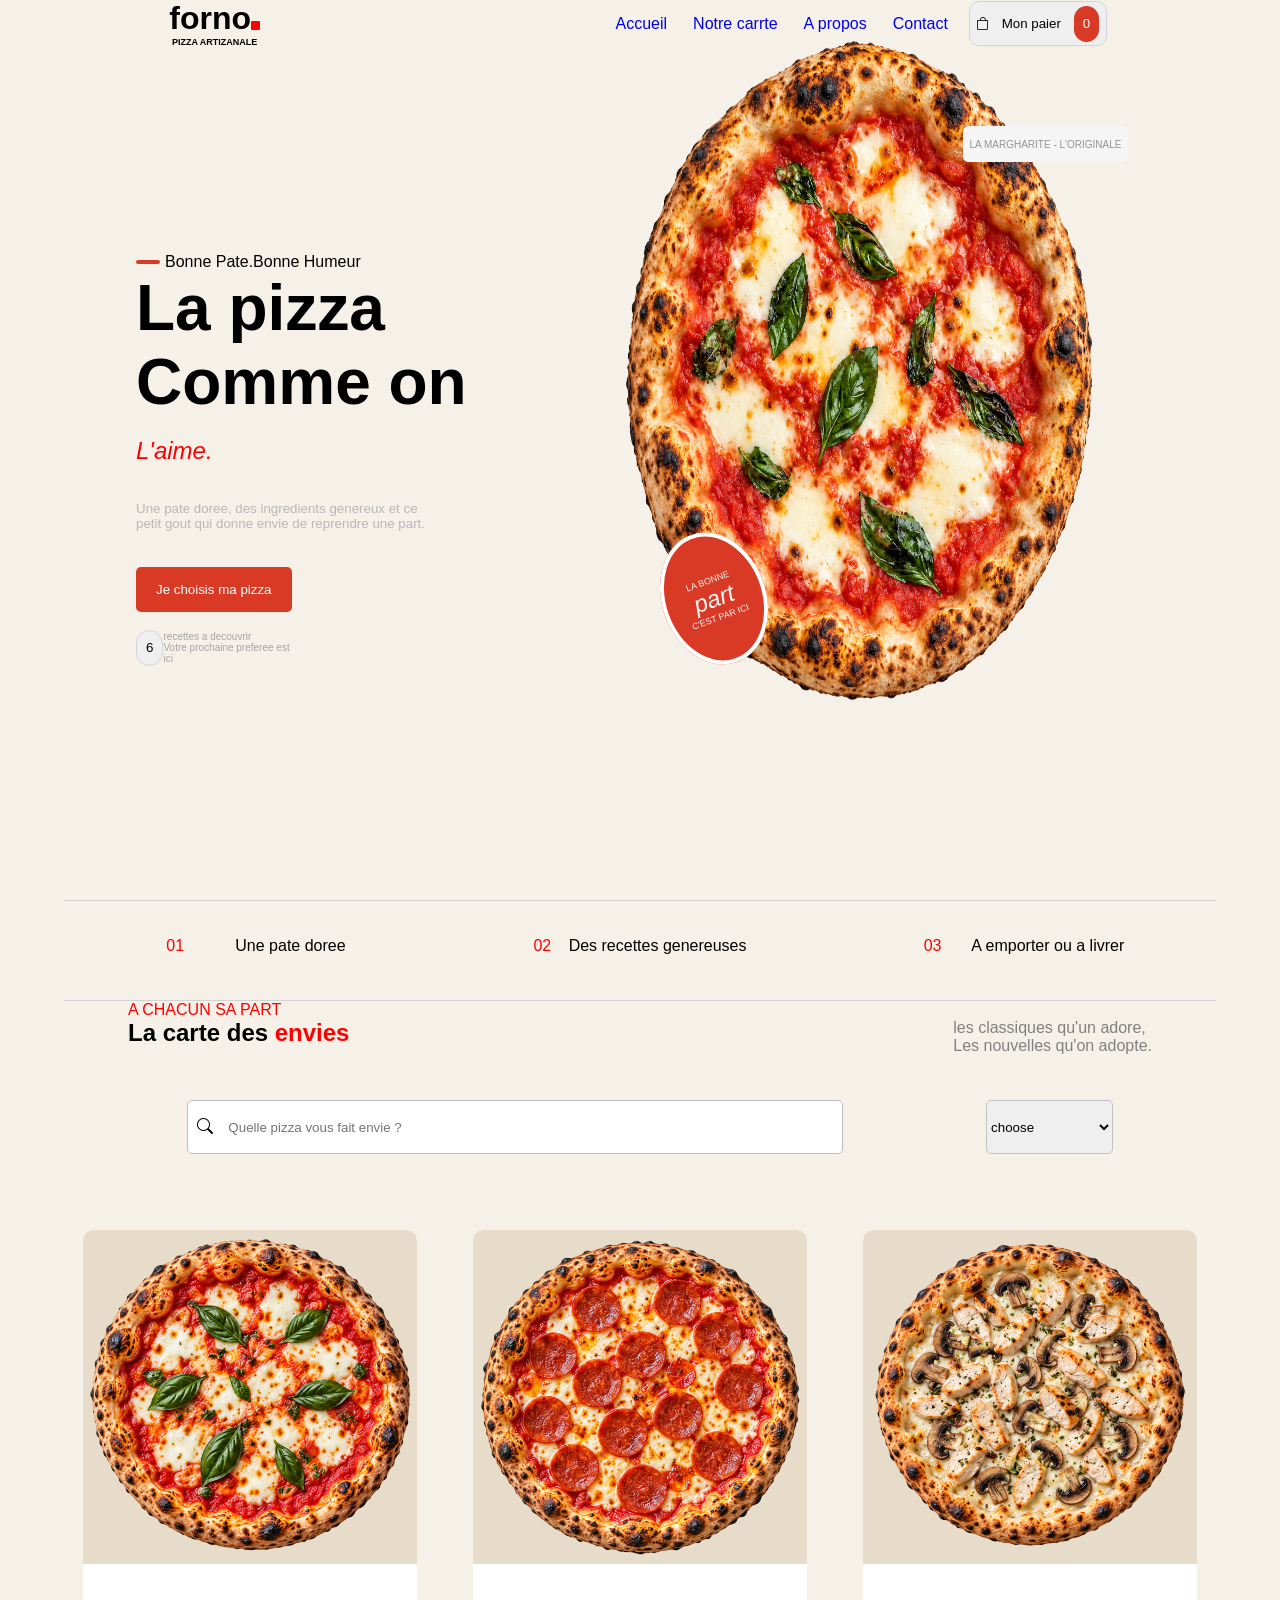
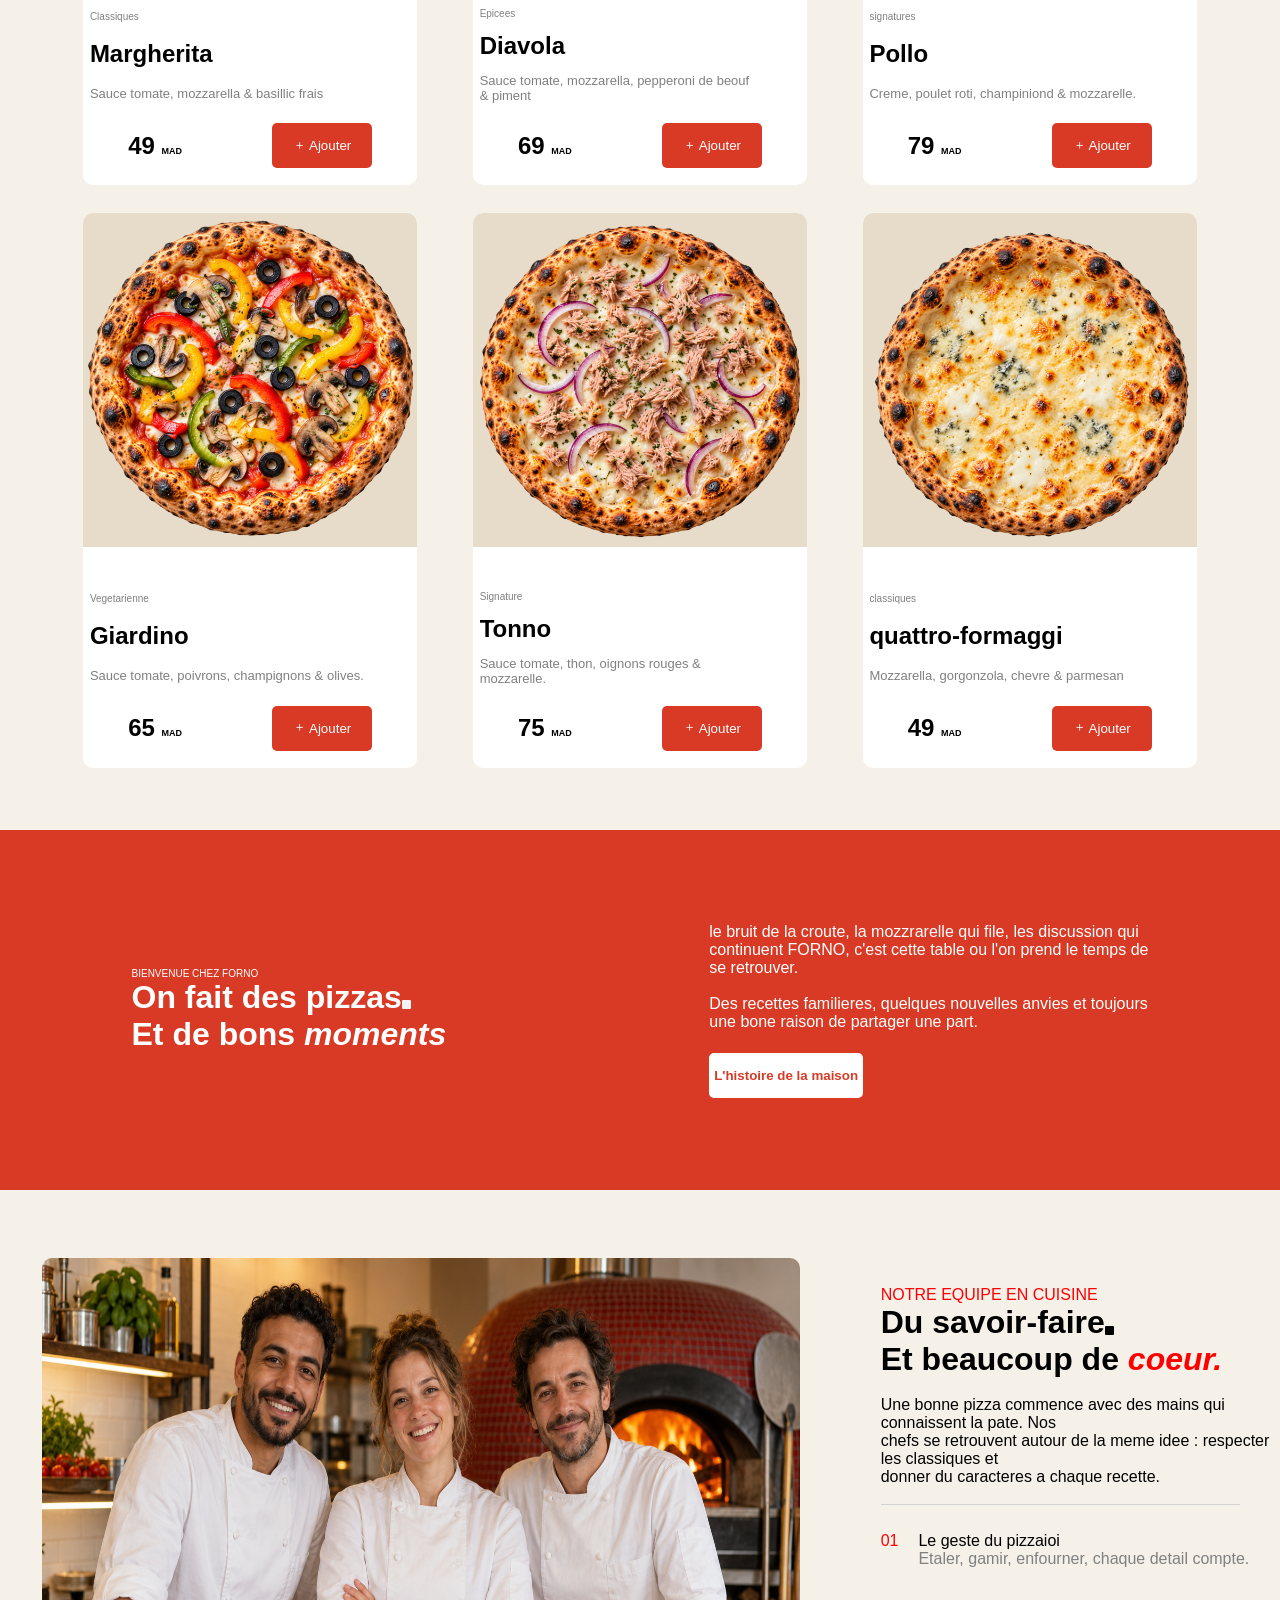
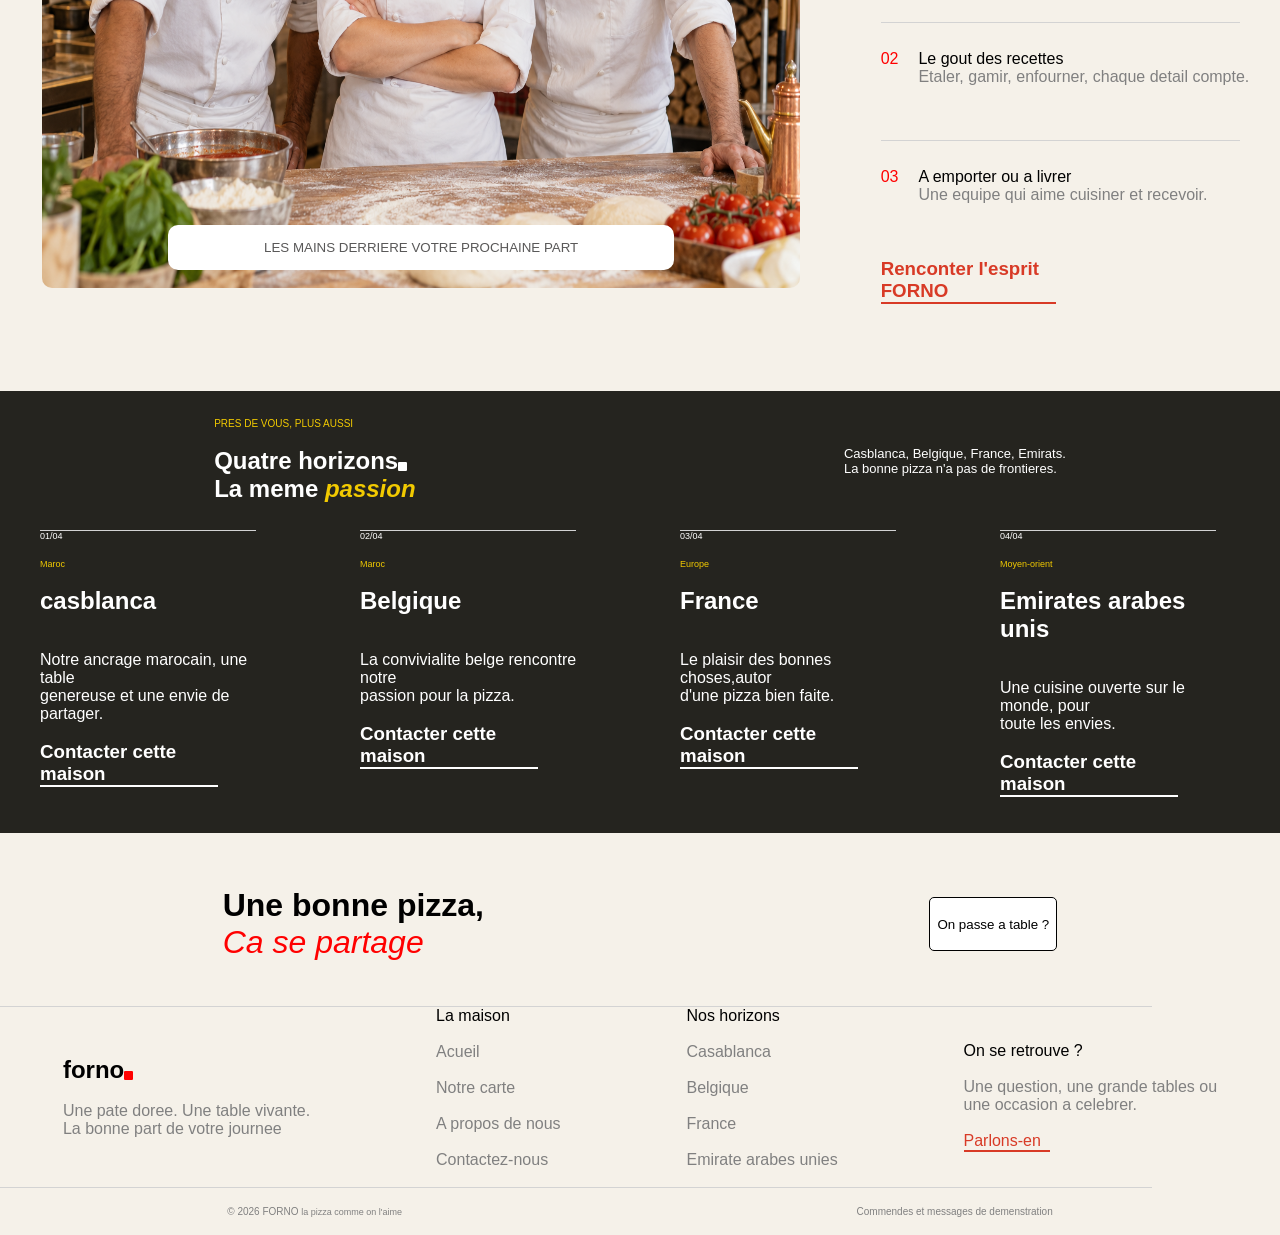
==== commit 3a7422e8: "making the top is fixed" ====
--- a/index.html
+++ b/index.html
@@ -42,7 +42,7 @@
             <ul>
                 <li><a href="index.html">Accueil</a></li>
                 <li><a href="notrecard" class="smoothCards">Notre carrte</a> </li>
-                <li><a href="about.html">A propos</a> </li>
+                <li><a href="about.html" class="">A propos</a> </li>
                 <li><a href="contact.html">Contact</a> </li>
             </ul>
             <button class="btnPaier"><i class="bi bi-bag" style="font-size: small;"></i>Mon paier <span class="count">0</span></button>
@@ -58,7 +58,7 @@
                 <br>
                 <h1 style="font-style: italic;color: red; font-weight: 400;">L'aime.</h1><br><br>
                 <p style="font-size: smaller; color: rgb(184, 183, 183);">Une pate doree, des ingredients genereux et ce <br> petit gout qui donne envie de reprendre une part.</p><br><br>
-                 <button class="btnChois">Je choisis ma pizza</button><br><br>
+                 <button class="btnChois1">Je choisis ma pizza</button><br><br>
                 <div class="countext">
                     <button class="count2">6</button>
                     <p style="color: rgb(165, 164, 164); font-size: x-small;">recettes a decouvrir <br>Votre prochaine preferee est ici</p>
@@ -189,7 +189,7 @@
 
         <!--? the card in the fourth container -->
         <div class="cards">
-         <div class=""><img class="imageM" src="public/images/giardino.png" alt=""> </div>  
+         <div class="divimage2"><img class="imageM" src="public/images/giardino.png" alt=""> </div>  
           <div class="loriginal1"><p style="color: red; font-size: smaller; ">TOOT EN COULEURS</p></div>
         
           <div class="cardTxt">
--- a/public/css/app.css
+++ b/public/css/app.css
@@ -74,6 +74,8 @@
     gap: 6%;
 }
 header{
+    z-index: 9999;
+    position: fixed;
     width: 100%;
 display: flex;
 justify-content: center;
@@ -201,6 +203,23 @@
     border-radius: 5px;
 }
 .btnChois:hover{
+    cursor: pointer;
+    border: 1px solid red;
+    background-color: aliceblue;
+    color: red;
+     transform: translateY(-5px);
+  box-shadow: 0 10px 15px rgba(255, 71, 87, 0.3);
+}
+.btnChois1{
+    height: 5vh;
+    width: 45%;
+    text-align: center;
+    background-color: rgb(216, 58, 38);
+    color: white;
+    border: none;
+    border-radius: 5px;
+}
+.btnChois1:hover{
     cursor: pointer;
     border: 1px solid red;
     background-color: aliceblue;
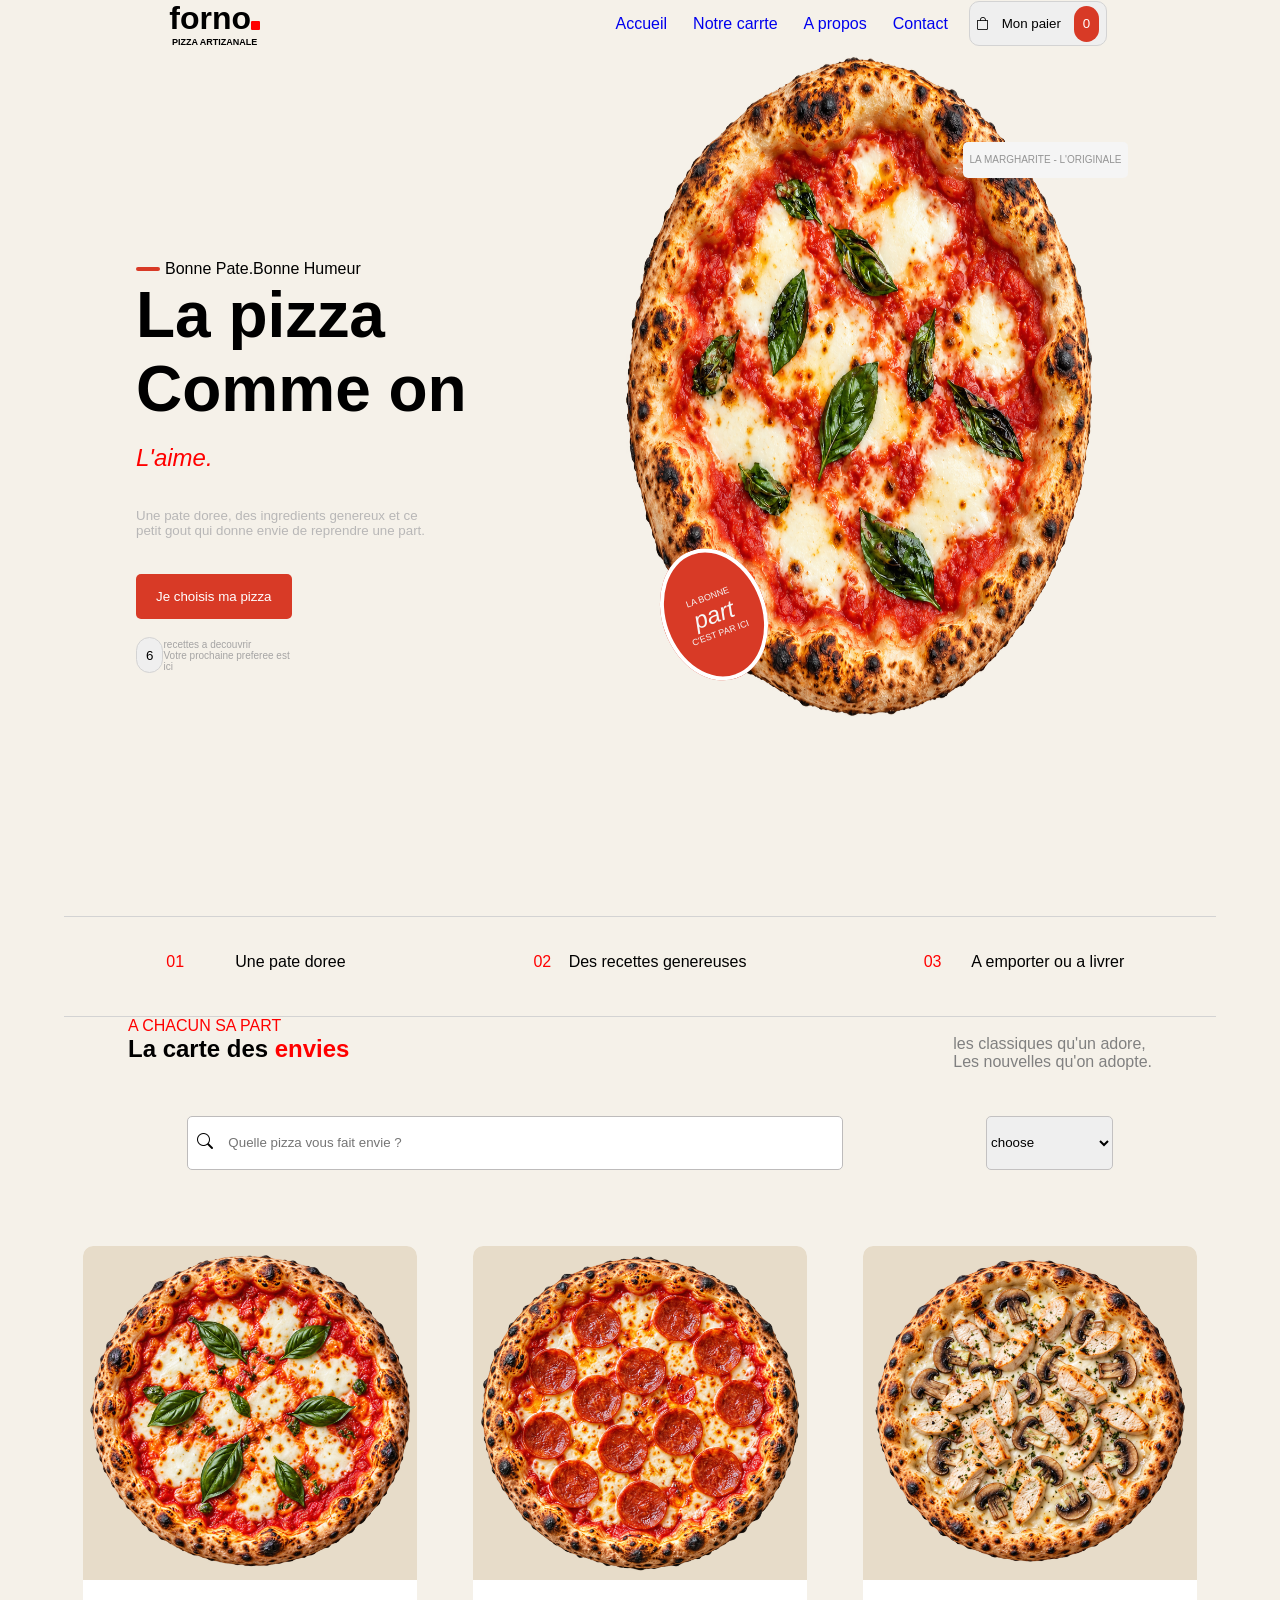
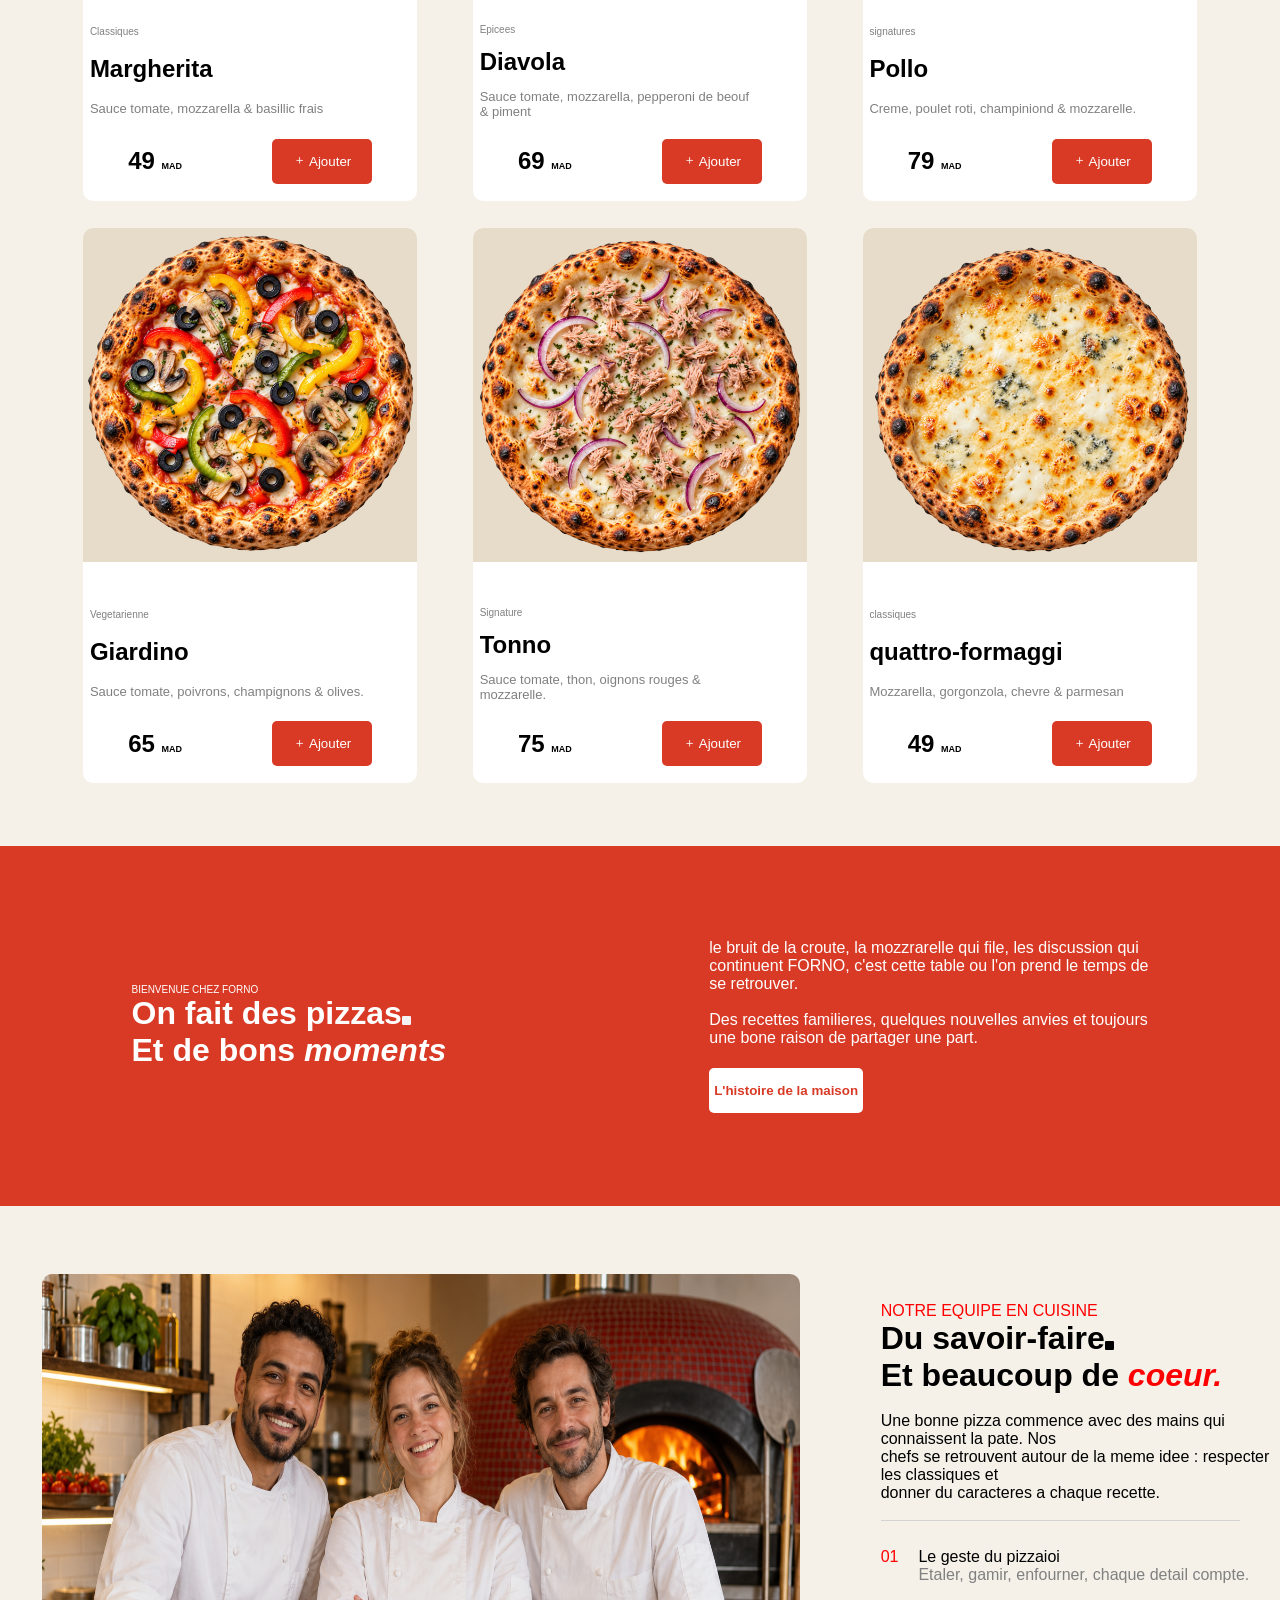
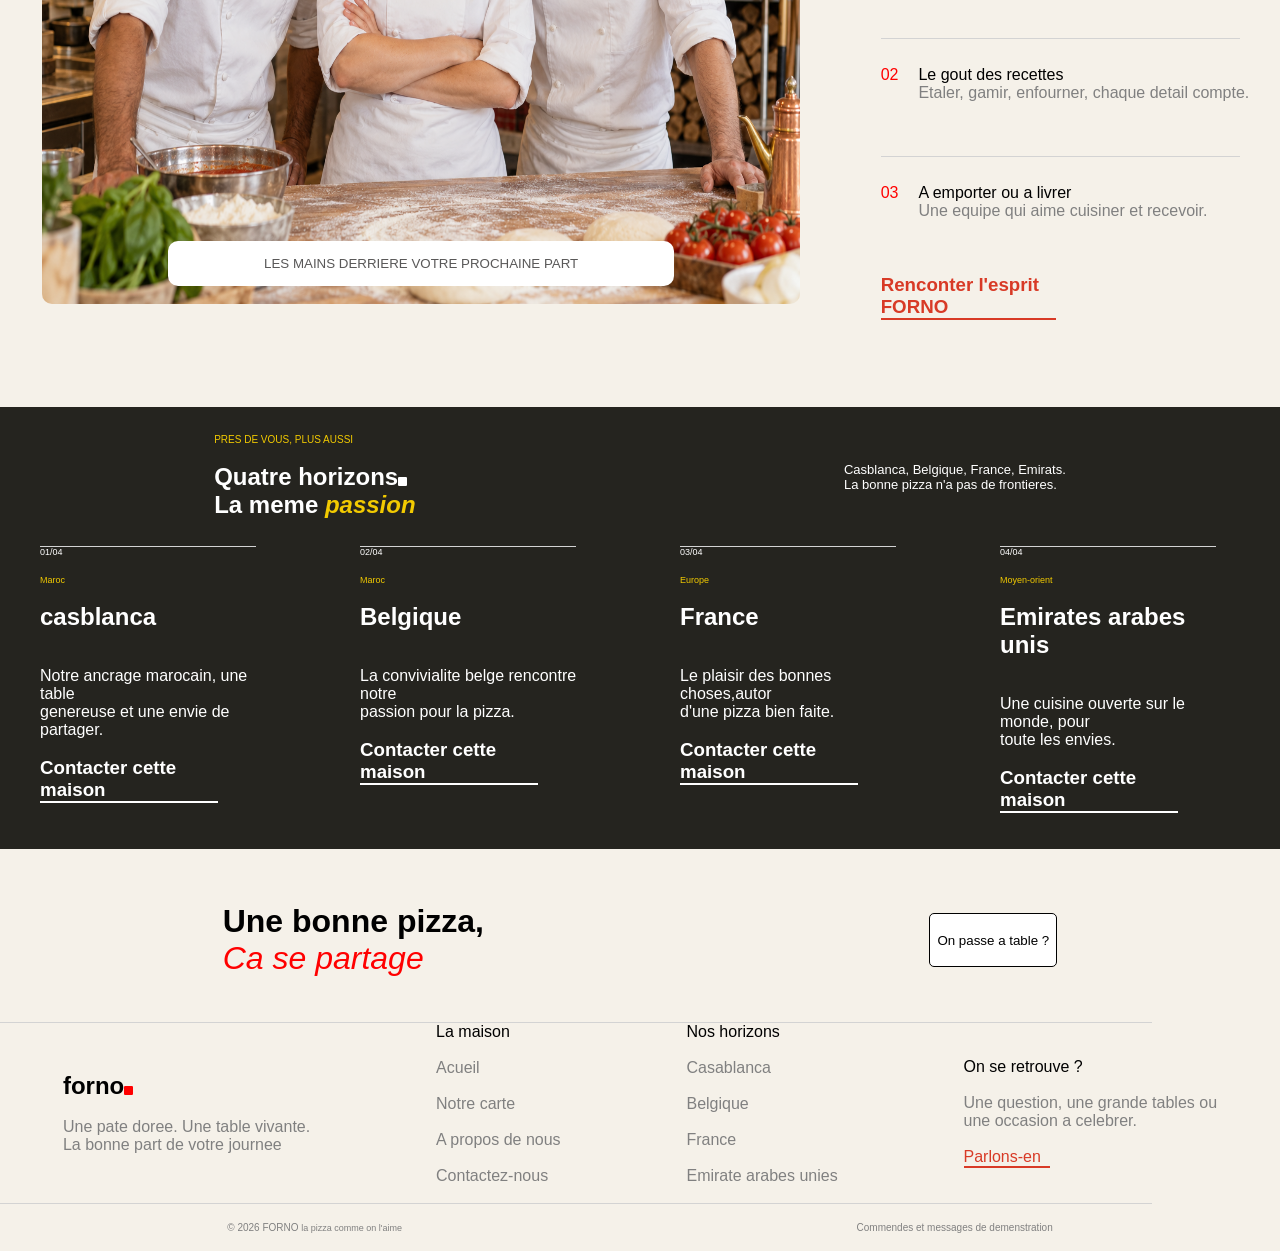
==== commit 4b5ff757: "js code for the sidebar" ====
--- a/index.html
+++ b/index.html
@@ -18,6 +18,7 @@
 <button class="xbtn"><i class="bi bi-x-lg"></i></button>
 </div>
 <div class="line"></div>
+
 </div>
 
 <div class="lastdivSide">
--- a/public/css/app.css
+++ b/public/css/app.css
@@ -26,8 +26,8 @@
 width: 30%;
 height: 90vh;
    
-  position: absolute;
-  top: 6%;
+  position: fixed;
+  top: 7%;
   right: 0; 
   width: 350px;
   height: 100vh; 
@@ -74,6 +74,7 @@
     gap: 6%;
 }
 header{
+    background-color: rgb(245, 241, 233);
     z-index: 9999;
     position: fixed;
     width: 100%;
@@ -241,6 +242,7 @@
     justify-content: space-around;
 }
 .imageHero{
+    margin-top: 3%;
     width: 90%;
     height: 75vh;
 }
@@ -249,7 +251,6 @@
     display: flex;
     flex-direction: column;
     width: 45%;
-    
 }
 .cyrcleInPizza{
     border-radius: 90%;
